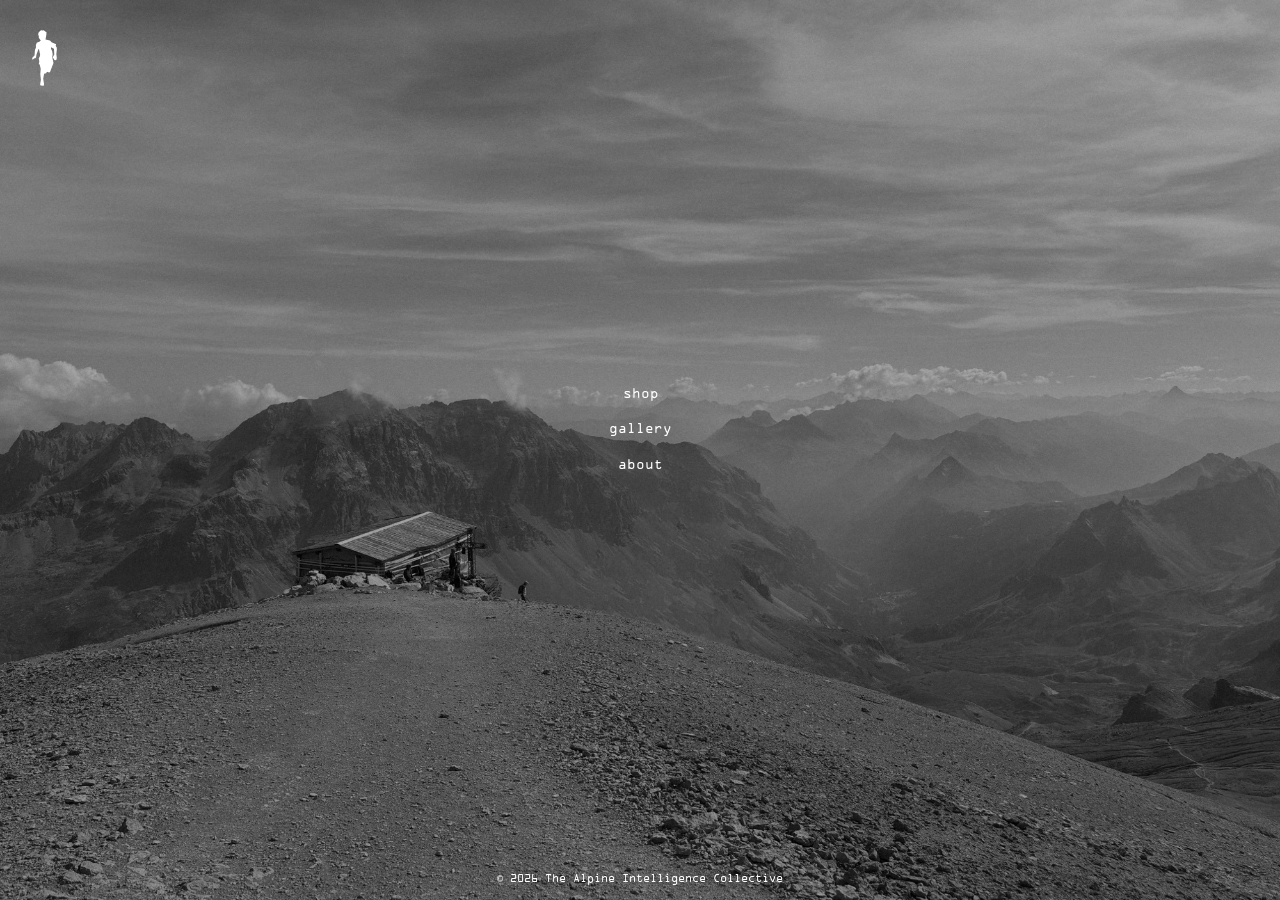
==== index.html @ c83faa2c "New logo, favicon and cleaned-up home background" ====
<!doctype html>
<html lang="en">
<head>
  <meta charset="utf-8">
  <meta name="viewport" content="width=device-width, initial-scale=1">
  <title>The Alpine Intelligence Collective</title>
  <meta name="description" content="The Alpine Intelligence Collective">
  <link rel="icon" href="assets/images/favicon.svg" type="image/svg+xml">
  <link rel="icon" href="assets/images/favicon-32.png" type="image/png" sizes="32x32">
  <link rel="apple-touch-icon" href="assets/images/apple-touch-icon.png">
  <link rel="stylesheet" href="assets/css/style.css">
</head>
<body class="home">
  <div class="logo"><img src="assets/images/logo.svg" alt="The Alpine Intelligence Collective"></div>
  <nav class="nav">
    <a href="shop.html">shop</a>
    <a href="gallery.html">gallery</a>
    <a href="about.html">about</a>
  </nav>
  <footer>&copy; 2026 The Alpine Intelligence Collective</footer>
</body>
</html>
---- assets/css/style.css ----
@font-face {
  font-family: "OCR-A";
  src: url("../fonts/OCRA.otf") format("opentype");
  font-display: swap;
}

:root {
  --ink: #ffffff;
  --hover-ink: #000000;
  --accent: #802e7f;
  --bg: #0b0b0d;
  --shade: rgba(0, 0, 0, 0.35);
  --top: 30px;
  --side: 32px;
  --logo-h: 56px;
}

* {
  box-sizing: border-box;
  margin: 0;
  padding: 0;
}

html,
body {
  height: 100%;
}

body {
  height: 100dvh;
  display: flex;
  flex-direction: column;
  align-items: center;
  font-family: "OCR-A", monospace;
  font-size: 16px;
  line-height: 1.2;
  color: var(--ink);
  background: linear-gradient(180deg, var(--bg), #1a1420);
}

.home {
  background: linear-gradient(var(--shade), var(--shade)), url("../images/bg.jpg") center / cover no-repeat, var(--bg);
}

.page {
  --ink: #000000;
  --hover-ink: #ffffff;
  background: #e2e2df;
}

a {
  color: inherit;
  text-decoration: none;
}

.logo {
  position: absolute;
  top: var(--top);
  left: var(--side);
}

.logo img {
  display: block;
  height: var(--logo-h);
  width: auto;
}

.nav {
  display: flex;
  flex-direction: column;
  align-items: center;
  justify-content: center;
  flex: 1;
  gap: 20px;
  font-size: 12px;
}

.page .nav {
  position: absolute;
  top: calc(var(--top) + var(--logo-h) / 2);
  right: var(--side);
  translate: 0 -50%;
  flex-direction: row;
  gap: 32px;
}

.nav a {
  padding: 1px 0 0 1px;
  transition: transform 0.3s;
}

@view-transition {
  navigation: auto;
}

::view-transition-old(root),
::view-transition-new(root) {
  animation-duration: 0.2s;
}

@media (prefers-reduced-motion: reduce) {
  ::view-transition-old(root),
  ::view-transition-new(root) {
    animation: none;
  }
}

.nav a[aria-current="page"] {
  text-decoration: underline;
}

.contact {
  display: flex;
  flex-direction: column;
  align-items: center;
  gap: 12px;
}

.link {
  padding: 1px 0 0 1px;
  font-size: 12px;
  transition: transform 0.3s;
}

.nav a:hover,
.nav a:focus-visible,
.link:hover,
.link:focus-visible {
  outline: none;
  color: var(--hover-ink);
  transform: scale(1.1);
  background-image: linear-gradient(to right, transparent 50%, var(--accent) 50%);
  background-size: 200%;
  animation: highlight 0.4s forwards;
}

@keyframes highlight {
  from {
    background-position: 0;
  }
  to {
    background-position: -100%;
  }
}

main {
  flex: 1;
  min-height: 0;
  overflow: hidden;
  display: flex;
  flex-direction: column;
  align-items: center;
  justify-content: center;
  gap: 24px;
  width: 100%;
  padding: 0 16px;
  text-align: center;
}

.photos-wrap {
  flex: 1;
  width: 100%;
  min-height: 0;
  display: flex;
  align-items: center;
  justify-content: center;
  padding: calc(var(--top) + var(--logo-h) + 24px) var(--side) 8px;
  container-type: size;
}

.photos {
  --cols: var(--cd);
  --rows: var(--rd);
  --gap: 12px;
  display: grid;
  grid-template-columns: repeat(var(--cols), 1fr);
  gap: var(--gap);
  width: min(100cqw, (100cqh - (var(--rows) - 1) * var(--gap)) * var(--cols) * 4 / (var(--rows) * 3) + (var(--cols) - 1) * var(--gap));
}

.photos img {
  display: block;
  width: 100%;
  aspect-ratio: 4 / 3;
  object-fit: cover;
}

.text {
  display: flex;
  flex-direction: column;
  gap: 16px;
  max-width: 420px;
  font-size: 12px;
  line-height: 1.6;
}

footer {
  padding: 16px;
  font-size: 10px;
}

@media (max-width: 749px) {
  body {
    font-size: 12px;
  }

  :root {
    --top: 22px;
    --side: 20px;
    --logo-h: 44px;
  }

  .page .nav {
    gap: 24px;
  }

  .photos {
    --cols: var(--cm);
    --rows: var(--rm);
    --gap: 8px;
  }
}
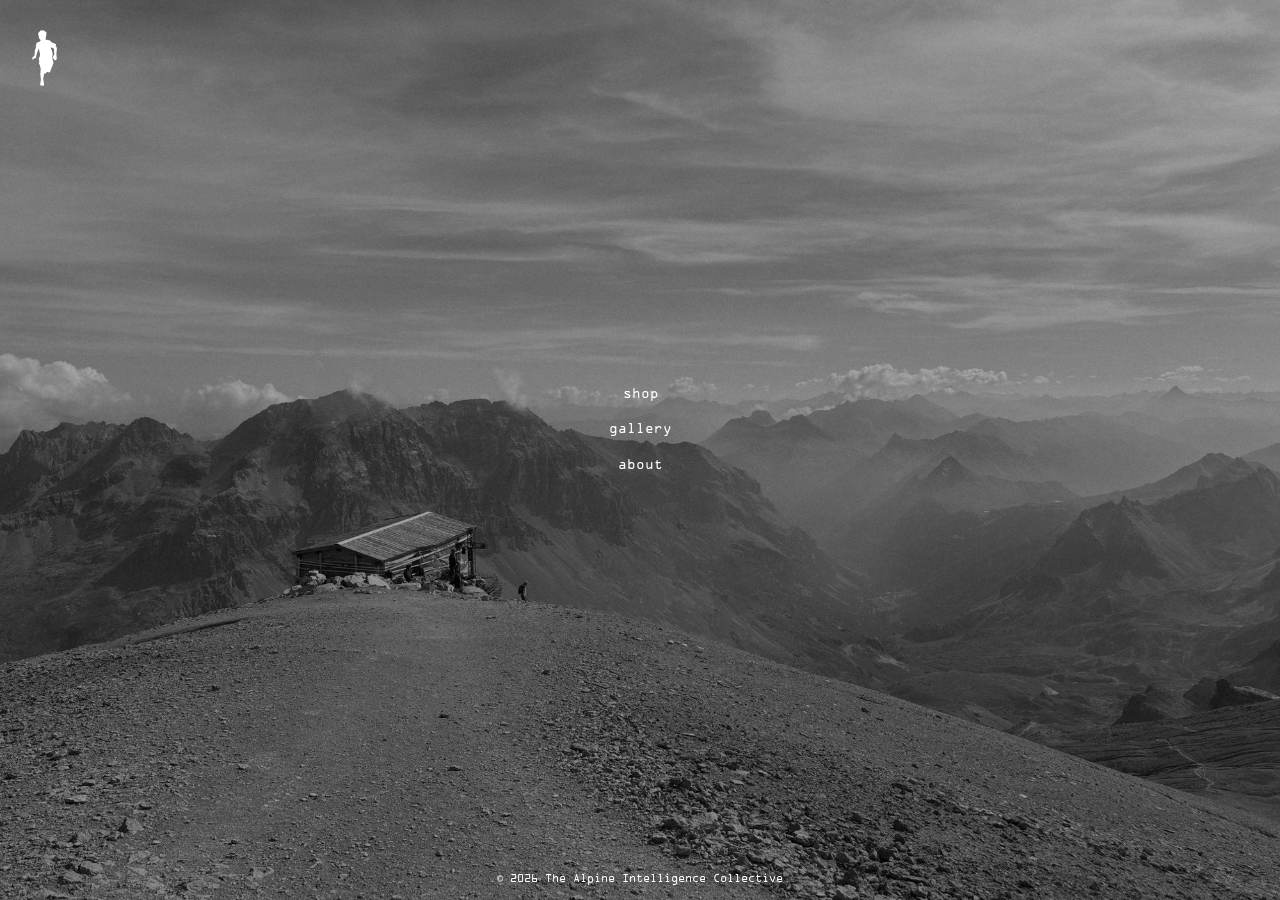
==== commit 167d4086: "Put every page on one page so the tab highlight always slides Shop, gallery and about are now sectio" ====
--- a/index.html
+++ b/index.html
@@ -10,13 +10,37 @@
   <link rel="apple-touch-icon" href="assets/images/apple-touch-icon.png">
   <link rel="stylesheet" href="assets/css/style.css">
 </head>
-<body class="home">
-  <div class="logo"><img src="assets/images/logo.svg" alt="The Alpine Intelligence Collective"></div>
+<body>
+  <a class="logo" href="#"><img src="assets/images/logo.svg" alt="The Alpine Intelligence Collective, home"><img src="assets/images/logo-purple.svg" alt=""></a>
   <nav class="nav">
-    <a href="shop.html">shop</a>
-    <a href="gallery.html">gallery</a>
-    <a href="about.html">about</a>
+    <a href="#shop">shop</a>
+    <a href="#gallery">gallery</a>
+    <a href="#about">about</a>
   </nav>
+  <main>
+    <section id="shop">
+      <div class="text">
+        <p>first release coming soon.</p>
+      </div>
+    </section>
+    <section id="gallery">
+      <div class="photos-wrap">
+        <div class="photos" style="--cd: 2; --rd: 1; --cm: 1; --rm: 2">
+          <img src="assets/gallery/img_3165.jpg" alt="" loading="lazy">
+          <img src="assets/gallery/img_3142.jpg" alt="" loading="lazy">
+        </div>
+      </div>
+    </section>
+    <section id="about">
+      <div class="text">
+        <p>first release coming soon.</p>
+      </div>
+      <div class="contact">
+        <a class="link" href="https://www.instagram.com/alpineintelco/" target="_blank" rel="noopener">@alpineintelco</a>
+        <a class="link" href="mailto:alpineintelco@gmail.com">alpineintelco@gmail.com</a>
+      </div>
+    </section>
+  </main>
   <footer>&copy; 2026 The Alpine Intelligence Collective</footer>
 </body>
 </html>
--- a/assets/css/style.css
+++ b/assets/css/style.css
@@ -5,14 +5,15 @@
 }
 
 :root {
-  --ink: #ffffff;
-  --hover-ink: #000000;
   --accent: #802e7f;
   --bg: #0b0b0d;
   --shade: rgba(0, 0, 0, 0.35);
   --top: 30px;
   --side: 32px;
   --logo-h: 56px;
+  --tab-gap: 32px;
+  --speed: 0.35s;
+  --ease: cubic-bezier(0.65, 0, 0.35, 1);
 }
 
 * {
@@ -27,6 +28,8 @@
 }
 
 body {
+  --ink: #ffffff;
+  --hover-ink: #000000;
   height: 100dvh;
   display: flex;
   flex-direction: column;
@@ -35,17 +38,26 @@
   font-size: 16px;
   line-height: 1.2;
   color: var(--ink);
-  background: linear-gradient(180deg, var(--bg), #1a1420);
-}
-
-.home {
+  background: #e2e2df;
+  transition: color var(--speed) var(--ease);
+}
+
+body::before {
+  content: "";
+  position: fixed;
+  inset: 0;
+  z-index: -1;
   background: linear-gradient(var(--shade), var(--shade)), url("../images/bg.jpg") center / cover no-repeat, var(--bg);
-}
-
-.page {
+  transition: opacity var(--speed) var(--ease);
+}
+
+body:has(:target) {
   --ink: #000000;
   --hover-ink: #ffffff;
-  background: #e2e2df;
+}
+
+body:has(:target)::before {
+  opacity: 0;
 }
 
 a {
@@ -55,14 +67,27 @@
 
 .logo {
   position: absolute;
+  z-index: 1;
   top: var(--top);
   left: var(--side);
+  display: grid;
 }
 
 .logo img {
+  grid-area: 1 / 1;
   display: block;
   height: var(--logo-h);
   width: auto;
+  transition: opacity var(--speed) var(--ease);
+}
+
+.logo img + img,
+body:has(:target) .logo img:first-child {
+  opacity: 0;
+}
+
+body:has(:target) .logo img + img {
+  opacity: 1;
 }
 
 .nav {
@@ -73,40 +98,51 @@
   flex: 1;
   gap: 20px;
   font-size: 12px;
-}
-
-.page .nav {
+  animation: appear var(--speed) var(--ease);
+}
+
+body:has(:target) .nav {
   position: absolute;
+  z-index: 1;
   top: calc(var(--top) + var(--logo-h) / 2);
   right: var(--side);
   translate: 0 -50%;
   flex-direction: row;
-  gap: 32px;
+  gap: var(--tab-gap);
+  animation-name: appear-again;
+}
+
+body:has(:target) .nav::before {
+  content: "";
+  position: absolute;
+  z-index: -1;
+  top: 0;
+  left: var(--x);
+  width: var(--w);
+  height: 100%;
+  scale: 1.1;
+  background: var(--accent);
+  transition: left var(--speed) var(--ease), width var(--speed) var(--ease);
+}
+
+body:has(#shop:target) {
+  --x: 0px;
+  --w: calc(4ch + 1px);
+}
+
+body:has(#gallery:target) {
+  --x: calc(4ch + 1px + var(--tab-gap));
+  --w: calc(7ch + 1px);
+}
+
+body:has(#about:target) {
+  --x: calc(11ch + 2px + 2 * var(--tab-gap));
+  --w: calc(5ch + 1px);
 }
 
 .nav a {
   padding: 1px 0 0 1px;
-  transition: transform 0.3s;
-}
-
-@view-transition {
-  navigation: auto;
-}
-
-::view-transition-old(root),
-::view-transition-new(root) {
-  animation-duration: 0.2s;
-}
-
-@media (prefers-reduced-motion: reduce) {
-  ::view-transition-old(root),
-  ::view-transition-new(root) {
-    animation: none;
-  }
-}
-
-.nav a[aria-current="page"] {
-  text-decoration: underline;
+  transition: transform 0.3s, color var(--speed) var(--ease);
 }
 
 .contact {
@@ -134,6 +170,15 @@
   animation: highlight 0.4s forwards;
 }
 
+body:has(#shop:target) .nav a[href="#shop"],
+body:has(#gallery:target) .nav a[href="#gallery"],
+body:has(#about:target) .nav a[href="#about"] {
+  color: var(--hover-ink);
+  transform: scale(1.1);
+  background: none;
+  animation: none;
+}
+
 @keyframes highlight {
   from {
     background-position: 0;
@@ -143,18 +188,45 @@
   }
 }
 
+@keyframes appear {
+  from {
+    opacity: 0;
+  }
+}
+
+@keyframes appear-again {
+  from {
+    opacity: 0;
+  }
+}
+
 main {
+  display: none;
   flex: 1;
   min-height: 0;
+  width: 100%;
   overflow: hidden;
-  display: flex;
+  padding: 0 16px;
+  text-align: center;
+}
+
+body:has(:target) main {
+  display: flex;
+}
+
+section {
+  display: none;
+  flex: 1;
+  min-height: 0;
   flex-direction: column;
   align-items: center;
   justify-content: center;
   gap: 24px;
-  width: 100%;
-  padding: 0 16px;
-  text-align: center;
+}
+
+section:target {
+  display: flex;
+  animation: appear var(--speed) var(--ease);
 }
 
 .photos-wrap {
@@ -199,6 +271,12 @@
   font-size: 10px;
 }
 
+@media (prefers-reduced-motion: reduce) {
+  :root {
+    --speed: 0s;
+  }
+}
+
 @media (max-width: 749px) {
   body {
     font-size: 12px;
@@ -208,10 +286,7 @@
     --top: 22px;
     --side: 20px;
     --logo-h: 44px;
-  }
-
-  .page .nav {
-    gap: 24px;
+    --tab-gap: 24px;
   }
 
   .photos {
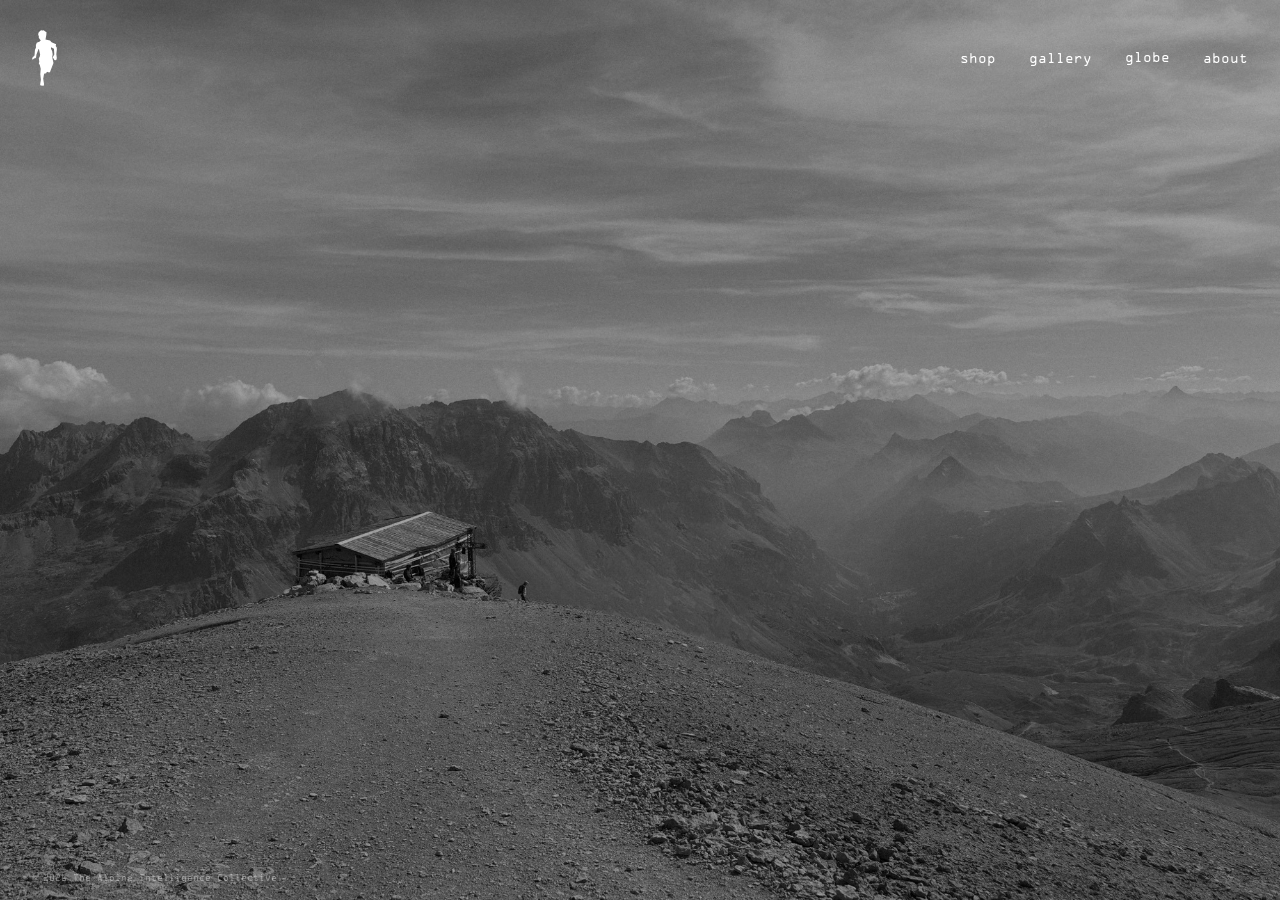
==== commit d7bd3b8f: "Add the globe tab with a 3D terrain map" ====
--- a/index.html
+++ b/index.html
@@ -9,12 +9,21 @@
   <link rel="icon" href="assets/images/favicon-32.png" type="image/png" sizes="32x32">
   <link rel="apple-touch-icon" href="assets/images/apple-touch-icon.png">
   <link rel="stylesheet" href="assets/css/style.css">
+  <script type="module" src="assets/js/globe.js"></script>
 </head>
 <body>
   <a class="logo" href="#"><img src="assets/images/logo.svg" alt="The Alpine Intelligence Collective, home"><img src="assets/images/logo-purple.svg" alt=""></a>
   <nav class="nav">
     <a href="#shop">shop</a>
     <a href="#gallery">gallery</a>
+    <span class="tab"><a href="#globe">globe</a><span class="menu">
+        <span class="box"><button class="view" type="button" aria-pressed="false">satellite</button></span>
+        <span class="box relief">
+          <span>relief</span>
+          <label>quality <input class="quality" type="range" min="0" max="2" step="1" value="1"><output>mid</output></label>
+          <label>render <input class="floor" type="range" min="0" max="3000" step="100" value="1000"><output>1000 m</output></label>
+        </span>
+      </span></span>
     <a href="#about">about</a>
   </nav>
   <main>
@@ -31,6 +40,12 @@
         </div>
       </div>
     </section>
+    <section id="globe">
+      <div class="frame">
+        <div class="earth"></div>
+      </div>
+      <p class="credit"><a href="https://openfreemap.org" target="_blank" rel="noopener">OpenFreeMap</a> <a href="https://www.openmaptiles.org/" target="_blank" rel="noopener">&copy; OpenMapTiles</a> Data from <a href="https://www.openstreetmap.org/copyright" target="_blank" rel="noopener">OpenStreetMap</a> <a href="https://mapterhorn.com/attribution" target="_blank" rel="noopener">&copy; Mapterhorn</a><span class="imagery"> Imagery &copy; <a href="https://www.esri.com/" target="_blank" rel="noopener">Esri</a>, Maxar, Earthstar Geographics</span></p>
+    </section>
     <section id="about">
       <div class="text">
         <p>first release coming soon.</p>
--- a/assets/css/style.css
+++ b/assets/css/style.css
@@ -12,6 +12,7 @@
   --side: 32px;
   --logo-h: 56px;
   --tab-gap: 32px;
+  --ch: 0.723em;
   --speed: 0.35s;
   --ease: cubic-bezier(0.65, 0, 0.35, 1);
 }
@@ -39,7 +40,7 @@
   line-height: 1.2;
   color: var(--ink);
   background: #e2e2df;
-  transition: color var(--speed) var(--ease);
+  transition: color var(--speed) var(--ease), background-color var(--speed) var(--ease);
 }
 
 body::before {
@@ -60,6 +61,12 @@
   opacity: 0;
 }
 
+body:has(#globe:target) {
+  --ink: #ffffff;
+  --hover-ink: #ffffff;
+  background-color: #262626;
+}
+
 a {
   color: inherit;
   text-decoration: none;
@@ -90,26 +97,24 @@
   opacity: 1;
 }
 
+body:has(#globe:target) .logo img:first-child {
+  opacity: 1;
+}
+
+body:has(#globe:target) .logo img + img {
+  opacity: 0;
+}
+
 .nav {
-  display: flex;
-  flex-direction: column;
-  align-items: center;
-  justify-content: center;
-  flex: 1;
-  gap: 20px;
-  font-size: 12px;
-  animation: appear var(--speed) var(--ease);
-}
-
-body:has(:target) .nav {
   position: absolute;
   z-index: 1;
   top: calc(var(--top) + var(--logo-h) / 2);
   right: var(--side);
   translate: 0 -50%;
-  flex-direction: row;
+  display: flex;
   gap: var(--tab-gap);
-  animation-name: appear-again;
+  font-size: 12px;
+  animation: appear var(--speed) var(--ease);
 }
 
 body:has(:target) .nav::before {
@@ -127,17 +132,22 @@
 
 body:has(#shop:target) {
   --x: 0px;
-  --w: calc(4ch + 1px);
+  --w: calc(4 * var(--ch) + 1px);
 }
 
 body:has(#gallery:target) {
-  --x: calc(4ch + 1px + var(--tab-gap));
-  --w: calc(7ch + 1px);
+  --x: calc(4 * var(--ch) + 1px + var(--tab-gap));
+  --w: calc(7 * var(--ch) + 1px);
+}
+
+body:has(#globe:target) {
+  --x: calc(11 * var(--ch) + 2px + 2 * var(--tab-gap));
+  --w: calc(5 * var(--ch) + 1px);
 }
 
 body:has(#about:target) {
-  --x: calc(11ch + 2px + 2 * var(--tab-gap));
-  --w: calc(5ch + 1px);
+  --x: calc(16 * var(--ch) + 3px + 3 * var(--tab-gap));
+  --w: calc(5 * var(--ch) + 1px);
 }
 
 .nav a {
@@ -161,7 +171,9 @@
 .nav a:hover,
 .nav a:focus-visible,
 .link:hover,
-.link:focus-visible {
+.link:focus-visible,
+.menu button:hover,
+.menu button:focus-visible {
   outline: none;
   color: var(--hover-ink);
   transform: scale(1.1);
@@ -172,6 +184,7 @@
 
 body:has(#shop:target) .nav a[href="#shop"],
 body:has(#gallery:target) .nav a[href="#gallery"],
+body:has(#globe:target) .nav a[href="#globe"],
 body:has(#about:target) .nav a[href="#about"] {
   color: var(--hover-ink);
   transform: scale(1.1);
@@ -189,12 +202,6 @@
 }
 
 @keyframes appear {
-  from {
-    opacity: 0;
-  }
-}
-
-@keyframes appear-again {
   from {
     opacity: 0;
   }
@@ -257,6 +264,110 @@
   object-fit: cover;
 }
 
+.frame {
+  position: relative;
+  display: flex;
+  flex: 1;
+  width: 100%;
+  min-height: 0;
+  margin-top: calc(var(--top) + var(--logo-h) + 24px);
+}
+
+.earth {
+  flex: 1;
+}
+
+.tab {
+  position: relative;
+}
+
+.tab::after {
+  content: "";
+  position: absolute;
+  top: 100%;
+  left: 0;
+  width: 100%;
+  height: 8px;
+}
+
+.menu {
+  position: absolute;
+  top: calc(100% + 8px);
+  right: -10px;
+  display: flex;
+  flex-direction: column;
+  align-items: flex-end;
+  gap: 4px;
+  visibility: hidden;
+  opacity: 0;
+  transition: opacity var(--speed) var(--ease), visibility var(--speed);
+}
+
+body:has(#globe:target) .tab:is(:hover, :focus-within) .menu {
+  visibility: visible;
+  opacity: 1;
+}
+
+.box {
+  display: flex;
+  flex-direction: column;
+  align-items: flex-start;
+  gap: 8px;
+  padding: 8px 10px;
+  background-color: var(--bg);
+}
+
+.relief label {
+  display: grid;
+  grid-template-columns: 8ch 80px 6ch;
+  gap: 8px;
+  align-items: center;
+  white-space: nowrap;
+}
+
+.relief input {
+  width: 100%;
+  accent-color: var(--accent);
+  cursor: pointer;
+}
+
+.relief output {
+  text-align: right;
+}
+
+.menu button {
+  padding: 1px 0 0 1px;
+  border: 0;
+  font: inherit;
+  color: inherit;
+  white-space: nowrap;
+  background-color: transparent;
+  cursor: pointer;
+  transition: transform 0.3s, background-color var(--speed) var(--ease);
+}
+
+.view[aria-pressed="true"] {
+  background-color: var(--accent);
+}
+
+.imagery {
+  display: none;
+}
+
+body:has(.view[aria-pressed="true"]) .imagery {
+  display: inline;
+}
+
+#globe {
+  gap: 8px;
+}
+
+.credit {
+  align-self: flex-end;
+  font-size: 8px;
+  opacity: 0.4;
+}
+
 .text {
   display: flex;
   flex-direction: column;
@@ -267,8 +378,21 @@
 }
 
 footer {
-  padding: 16px;
-  font-size: 10px;
+  align-self: flex-start;
+  margin-top: auto;
+  padding: 16px var(--side);
+  font-size: 8px;
+  line-height: 12px;
+  opacity: 0.4;
+}
+
+@media (min-width: 680px) {
+  .credit {
+    position: absolute;
+    right: var(--side);
+    bottom: 16px;
+    line-height: 12px;
+  }
 }
 
 @media (prefers-reduced-motion: reduce) {
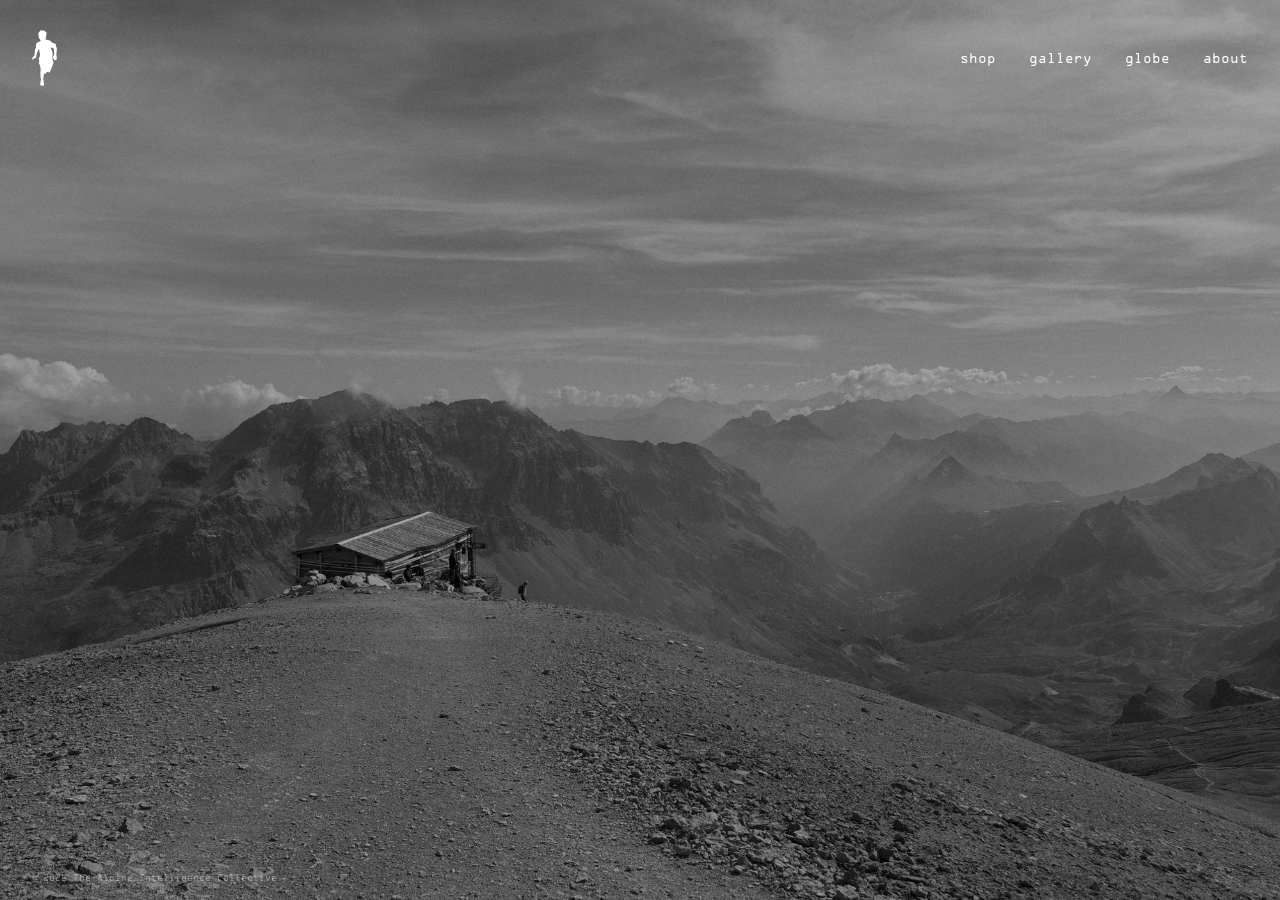
==== commit a837bb8c: "Add a route planner with GPX export, city labels and one map panel Course drawing routes on foot wit" ====
--- a/index.html
+++ b/index.html
@@ -16,14 +16,7 @@
   <nav class="nav">
     <a href="#shop">shop</a>
     <a href="#gallery">gallery</a>
-    <span class="tab"><a href="#globe">globe</a><span class="menu">
-        <span class="box"><button class="view" type="button" aria-pressed="false">satellite</button></span>
-        <span class="box relief">
-          <span>relief</span>
-          <label>quality <input class="quality" type="range" min="0" max="2" step="1" value="1"><output>mid</output></label>
-          <label>render <input class="floor" type="range" min="0" max="3000" step="100" value="1000"><output>1000 m</output></label>
-        </span>
-      </span></span>
+    <a href="#globe">globe</a>
     <a href="#about">about</a>
   </nav>
   <main>
@@ -43,8 +36,26 @@
     <section id="globe">
       <div class="frame">
         <div class="earth"></div>
+        <div class="plan box">
+          <div class="row">
+            <button class="open" type="button" aria-pressed="false">relief</button>
+            <button class="open" type="button" aria-pressed="false">labels</button>
+            <button type="button" aria-pressed="false">course</button>
+            <button type="button" hidden>undo</button>
+            <button type="button" hidden>export gpx</button>
+          </div>
+          <div class="chart" hidden></div>
+          <div class="settings" hidden>
+            <label>show <input class="shown" type="checkbox" checked><output>on</output></label>
+            <label>quality <input class="quality" type="range" min="0" max="2" step="1" value="1"><output>mid</output></label>
+            <label>render <input class="floor" type="range" min="0" max="3000" step="100" value="900"><output>900 m</output></label>
+          </div>
+          <div class="settings" hidden>
+            <label>show <input class="named" type="checkbox" checked><output>on</output></label>
+          </div>
+        </div>
       </div>
-      <p class="credit"><a href="https://openfreemap.org" target="_blank" rel="noopener">OpenFreeMap</a> <a href="https://www.openmaptiles.org/" target="_blank" rel="noopener">&copy; OpenMapTiles</a> Data from <a href="https://www.openstreetmap.org/copyright" target="_blank" rel="noopener">OpenStreetMap</a> <a href="https://mapterhorn.com/attribution" target="_blank" rel="noopener">&copy; Mapterhorn</a><span class="imagery"> Imagery &copy; <a href="https://www.esri.com/" target="_blank" rel="noopener">Esri</a>, Maxar, Earthstar Geographics</span></p>
+      <p class="credit"><a href="https://openfreemap.org" target="_blank" rel="noopener">OpenFreeMap</a> <a href="https://www.openmaptiles.org/" target="_blank" rel="noopener">&copy; OpenMapTiles</a> Data from <a href="https://www.openstreetmap.org/copyright" target="_blank" rel="noopener">OpenStreetMap</a> <a href="https://mapterhorn.com/attribution" target="_blank" rel="noopener">&copy; Mapterhorn</a> <a href="https://www.geonames.org/" target="_blank" rel="noopener">GeoNames</a></p>
     </section>
     <section id="about">
       <div class="text">
--- a/assets/css/style.css
+++ b/assets/css/style.css
@@ -172,8 +172,8 @@
 .nav a:focus-visible,
 .link:hover,
 .link:focus-visible,
-.menu button:hover,
-.menu button:focus-visible {
+.plan button:not(:disabled):hover,
+.plan button:focus-visible {
   outline: none;
   color: var(--hover-ink);
   transform: scale(1.1);
@@ -277,35 +277,85 @@
   flex: 1;
 }
 
-.tab {
-  position: relative;
-}
-
-.tab::after {
-  content: "";
+.earth.drawing .maplibregl-canvas-container {
+  cursor: crosshair;
+}
+
+.stop {
+  width: 12px;
+  height: 12px;
+  border: 2px solid #ffffff;
+  border-radius: 50%;
+  background: var(--accent);
+}
+
+.earth.drawing .stop {
+  cursor: crosshair;
+}
+
+.spot {
+  width: 10px;
+  height: 10px;
+  border: 2px solid var(--accent);
+  border-radius: 50%;
+  background: #ffffff;
+  pointer-events: none;
+}
+
+.stop.start {
+  background: #2e9e4f;
+}
+
+.stop.end {
+  background: #000000;
+}
+
+.plan {
   position: absolute;
-  top: 100%;
-  left: 0;
-  width: 100%;
-  height: 8px;
-}
-
-.menu {
-  position: absolute;
-  top: calc(100% + 8px);
-  right: -10px;
-  display: flex;
-  flex-direction: column;
-  align-items: flex-end;
-  gap: 4px;
-  visibility: hidden;
-  opacity: 0;
-  transition: opacity var(--speed) var(--ease), visibility var(--speed);
-}
-
-body:has(#globe:target) .tab:is(:hover, :focus-within) .menu {
-  visibility: visible;
-  opacity: 1;
+  top: 12px;
+  left: 12px;
+  font-size: 12px;
+  text-align: left;
+}
+
+.plan .row {
+  display: flex;
+  gap: 16px;
+}
+
+.plan button {
+  padding: 1px 0 0 1px;
+  font: inherit;
+  color: inherit;
+  background: none;
+  border: 0;
+  cursor: pointer;
+  transition: transform 0.3s;
+}
+
+.plan button[aria-pressed="true"] {
+  background: var(--accent);
+}
+
+.plan button:disabled {
+  opacity: 0.4;
+  cursor: default;
+}
+
+.chart {
+  display: flex;
+  flex-direction: column;
+  gap: 8px;
+}
+
+.chart[hidden],
+.settings[hidden] {
+  display: none;
+}
+
+.chart text {
+  font-size: 8px;
+  fill: currentColor;
 }
 
 .box {
@@ -317,7 +367,13 @@
   background-color: var(--bg);
 }
 
-.relief label {
+.settings {
+  display: flex;
+  flex-direction: column;
+  gap: 8px;
+}
+
+.settings label {
   display: grid;
   grid-template-columns: 8ch 80px 6ch;
   gap: 8px;
@@ -325,37 +381,19 @@
   white-space: nowrap;
 }
 
-.relief input {
+.settings input {
   width: 100%;
   accent-color: var(--accent);
   cursor: pointer;
 }
 
-.relief output {
+.settings input[type="checkbox"] {
+  width: auto;
+  justify-self: start;
+}
+
+.settings output {
   text-align: right;
-}
-
-.menu button {
-  padding: 1px 0 0 1px;
-  border: 0;
-  font: inherit;
-  color: inherit;
-  white-space: nowrap;
-  background-color: transparent;
-  cursor: pointer;
-  transition: transform 0.3s, background-color var(--speed) var(--ease);
-}
-
-.view[aria-pressed="true"] {
-  background-color: var(--accent);
-}
-
-.imagery {
-  display: none;
-}
-
-body:has(.view[aria-pressed="true"]) .imagery {
-  display: inline;
 }
 
 #globe {
@@ -386,7 +424,7 @@
   opacity: 0.4;
 }
 
-@media (min-width: 680px) {
+@media (min-width: 720px) {
   .credit {
     position: absolute;
     right: var(--side);
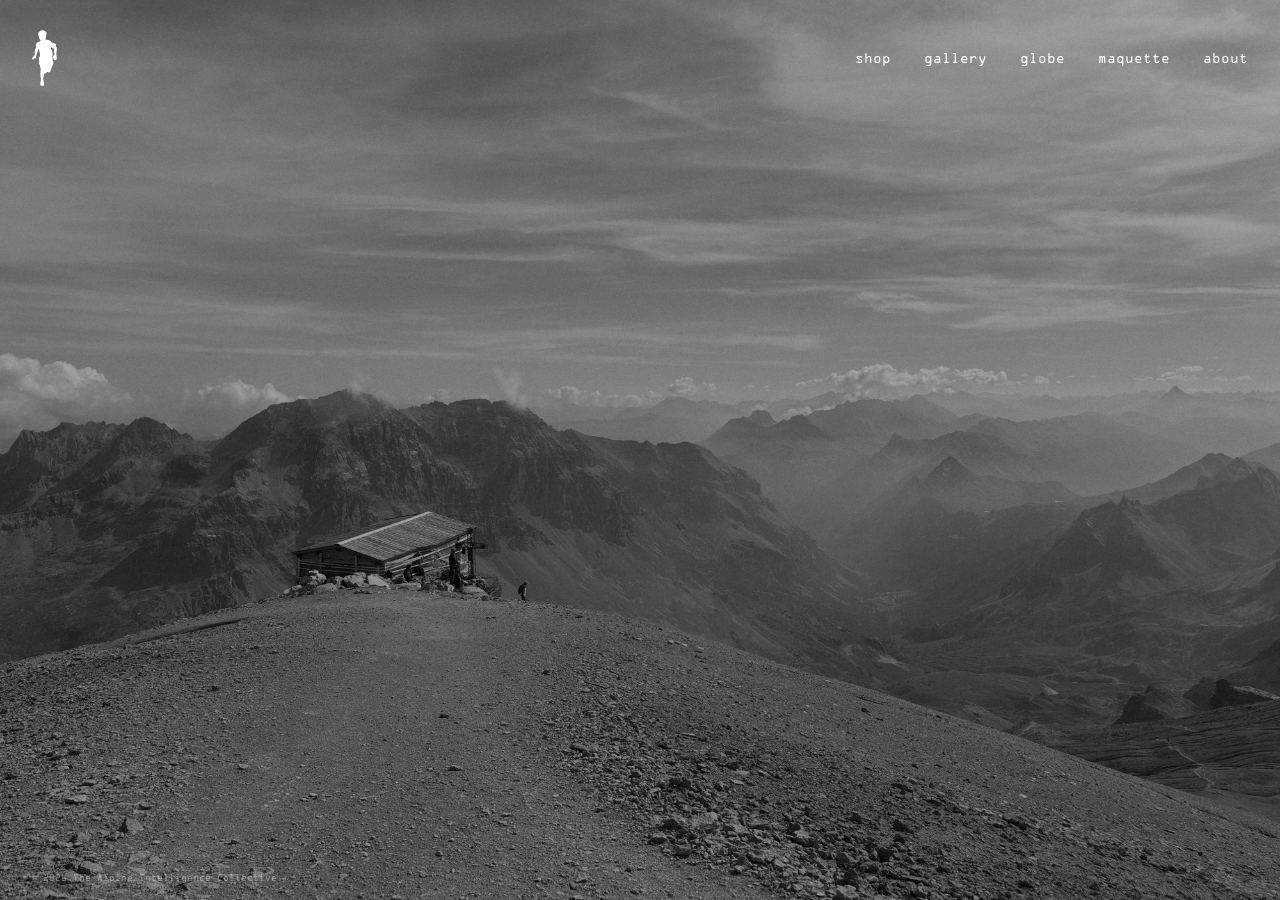
==== commit 1824580a: "Add the maquette tab: a 3D terrain model of the UTMB trace Detail slider and town labels toggle, smo" ====
--- a/index.html
+++ b/index.html
@@ -9,7 +9,9 @@
   <link rel="icon" href="assets/images/favicon-32.png" type="image/png" sizes="32x32">
   <link rel="apple-touch-icon" href="assets/images/apple-touch-icon.png">
   <link rel="stylesheet" href="assets/css/style.css">
+  <script type="importmap">{"imports": {"three": "https://cdn.jsdelivr.net/npm/three@0.170.0/build/three.module.js", "three/addons/": "https://cdn.jsdelivr.net/npm/three@0.170.0/examples/jsm/"}}</script>
   <script type="module" src="assets/js/globe.js"></script>
+  <script type="module" src="assets/js/maquette.js"></script>
 </head>
 <body>
   <a class="logo" href="#"><img src="assets/images/logo.svg" alt="The Alpine Intelligence Collective, home"><img src="assets/images/logo-purple.svg" alt=""></a>
@@ -17,6 +19,7 @@
     <a href="#shop">shop</a>
     <a href="#gallery">gallery</a>
     <a href="#globe">globe</a>
+    <a href="#maquette">maquette</a>
     <a href="#about">about</a>
   </nav>
   <main>
@@ -57,6 +60,18 @@
       </div>
       <p class="credit"><a href="https://openfreemap.org" target="_blank" rel="noopener">OpenFreeMap</a> <a href="https://www.openmaptiles.org/" target="_blank" rel="noopener">&copy; OpenMapTiles</a> Data from <a href="https://www.openstreetmap.org/copyright" target="_blank" rel="noopener">OpenStreetMap</a> <a href="https://mapterhorn.com/attribution" target="_blank" rel="noopener">&copy; Mapterhorn</a> <a href="https://www.geonames.org/" target="_blank" rel="noopener">GeoNames</a></p>
     </section>
+    <section id="maquette">
+      <div class="frame">
+        <div class="stage"><p class="loading">shaping the maquette…</p></div>
+        <div class="tune box" hidden>
+          <div class="settings">
+            <label>detail <input class="detail" type="range" min="10" max="100" step="5" value="65"><output>65%</output></label>
+            <label>labels <input class="named" type="checkbox"><output>off</output></label>
+          </div>
+        </div>
+      </div>
+      <p class="credit"><a href="https://openfreemap.org" target="_blank" rel="noopener">OpenFreeMap</a> <a href="https://www.openmaptiles.org/" target="_blank" rel="noopener">&copy; OpenMapTiles</a> <a href="https://mapterhorn.com/attribution" target="_blank" rel="noopener">&copy; Mapterhorn</a> Traces from <a href="https://www.openstreetmap.org/copyright" target="_blank" rel="noopener">OpenStreetMap</a> via <a href="https://brouter.de" target="_blank" rel="noopener">BRouter</a> <a href="https://www.geonames.org/" target="_blank" rel="noopener">GeoNames</a></p>
+    </section>
     <section id="about">
       <div class="text">
         <p>first release coming soon.</p>
--- a/assets/css/style.css
+++ b/assets/css/style.css
@@ -61,7 +61,7 @@
   opacity: 0;
 }
 
-body:has(#globe:target) {
+body:has(:is(#globe, #maquette):target) {
   --ink: #ffffff;
   --hover-ink: #ffffff;
   background-color: #262626;
@@ -97,11 +97,11 @@
   opacity: 1;
 }
 
-body:has(#globe:target) .logo img:first-child {
+body:has(:is(#globe, #maquette):target) .logo img:first-child {
   opacity: 1;
 }
 
-body:has(#globe:target) .logo img + img {
+body:has(:is(#globe, #maquette):target) .logo img + img {
   opacity: 0;
 }
 
@@ -145,8 +145,13 @@
   --w: calc(5 * var(--ch) + 1px);
 }
 
+body:has(#maquette:target) {
+  --x: calc(16 * var(--ch) + 3px + 3 * var(--tab-gap));
+  --w: calc(8 * var(--ch) + 1px);
+}
+
 body:has(#about:target) {
-  --x: calc(16 * var(--ch) + 3px + 3 * var(--tab-gap));
+  --x: calc(24 * var(--ch) + 4px + 4 * var(--tab-gap));
   --w: calc(5 * var(--ch) + 1px);
 }
 
@@ -172,8 +177,8 @@
 .nav a:focus-visible,
 .link:hover,
 .link:focus-visible,
-.plan button:not(:disabled):hover,
-.plan button:focus-visible {
+.box button:not(:disabled):hover,
+.box button:focus-visible {
   outline: none;
   color: var(--hover-ink);
   transform: scale(1.1);
@@ -185,6 +190,7 @@
 body:has(#shop:target) .nav a[href="#shop"],
 body:has(#gallery:target) .nav a[href="#gallery"],
 body:has(#globe:target) .nav a[href="#globe"],
+body:has(#maquette:target) .nav a[href="#maquette"],
 body:has(#about:target) .nav a[href="#about"] {
   color: var(--hover-ink);
   transform: scale(1.1);
@@ -323,7 +329,7 @@
   gap: 16px;
 }
 
-.plan button {
+.box button {
   padding: 1px 0 0 1px;
   font: inherit;
   color: inherit;
@@ -333,11 +339,11 @@
   transition: transform 0.3s;
 }
 
-.plan button[aria-pressed="true"] {
+.box button[aria-pressed="true"] {
   background: var(--accent);
 }
 
-.plan button:disabled {
+.box button:disabled {
   opacity: 0.4;
   cursor: default;
 }
@@ -396,8 +402,99 @@
   text-align: right;
 }
 
-#globe {
+#globe,
+#maquette {
   gap: 8px;
+}
+
+.stage {
+  position: relative;
+  flex: 1;
+  min-width: 0;
+}
+
+.stage canvas {
+  display: block;
+}
+
+.names {
+  position: absolute;
+  inset: 0;
+  pointer-events: none;
+}
+
+.city {
+  top: 0;
+  left: 0;
+  padding-bottom: 3px;
+  font-size: 10px;
+  color: #ffffff;
+  white-space: nowrap;
+  text-shadow: 0 0 3px rgba(0, 0, 0, 0.6);
+}
+
+.loading {
+  position: absolute;
+  inset: 0;
+  display: grid;
+  place-items: center;
+  font-size: 12px;
+  opacity: 0.5;
+}
+
+.tune {
+  position: absolute;
+  bottom: 12px;
+  left: 12px;
+  font-size: 12px;
+  text-align: left;
+  color: #ffffff;
+}
+
+.tune[hidden] {
+  display: none;
+}
+
+.tune .settings label {
+  grid-template-columns: 7ch 120px 4ch;
+}
+
+.tune input[type="range"] {
+  --fill: 100%;
+  height: 14px;
+  appearance: none;
+  background: linear-gradient(var(--accent), var(--accent)) 0 50% / var(--fill) 2px no-repeat, linear-gradient(rgba(255, 255, 255, 0.25), rgba(255, 255, 255, 0.25)) 0 50% / 100% 2px no-repeat;
+}
+
+.tune input[type="range"]::-webkit-slider-thumb {
+  width: 10px;
+  height: 10px;
+  appearance: none;
+  background: #ffffff;
+  border: 0;
+  border-radius: 0;
+}
+
+.tune input[type="range"]::-moz-range-thumb {
+  width: 10px;
+  height: 10px;
+  background: #ffffff;
+  border: 0;
+  border-radius: 0;
+}
+
+.tune input[type="range"]:hover::-webkit-slider-thumb,
+.tune input[type="range"]:focus-visible::-webkit-slider-thumb {
+  background: var(--accent);
+}
+
+.tune input[type="range"]:hover::-moz-range-thumb,
+.tune input[type="range"]:focus-visible::-moz-range-thumb {
+  background: var(--accent);
+}
+
+.tune input[type="range"]:focus-visible {
+  outline: none;
 }
 
 .credit {
@@ -457,3 +554,13 @@
     --gap: 8px;
   }
 }
+
+@media (max-width: 480px) {
+  :root {
+    --tab-gap: 14px;
+  }
+
+  .nav {
+    font-size: 10px;
+  }
+}
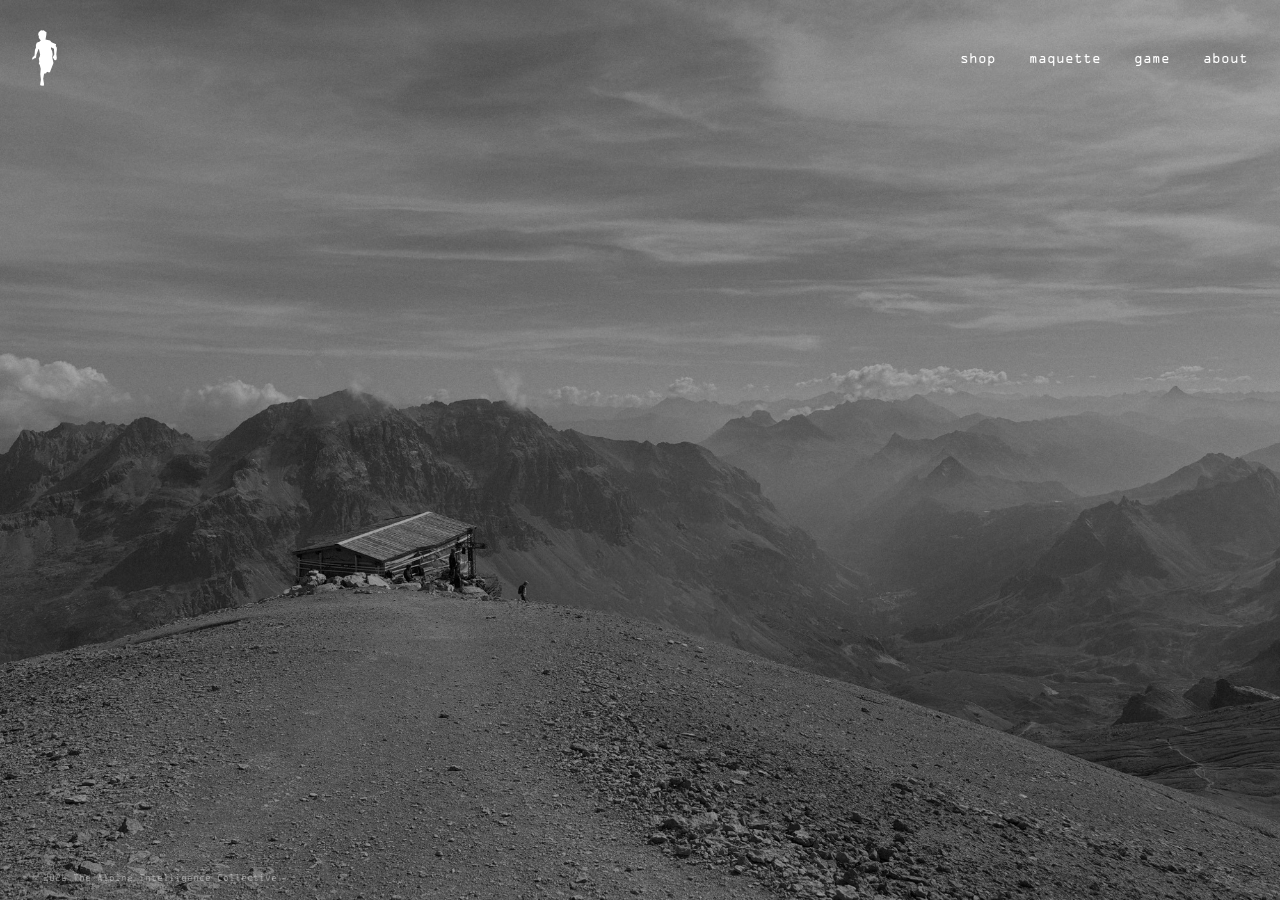
==== commit fb930308: "Add the trailable.io daily game and password-gate the maquette - New game tab: one course a day, gue" ====
--- a/index.html
+++ b/index.html
@@ -10,16 +10,15 @@
   <link rel="apple-touch-icon" href="assets/images/apple-touch-icon.png">
   <link rel="stylesheet" href="assets/css/style.css">
   <script type="importmap">{"imports": {"three": "https://cdn.jsdelivr.net/npm/three@0.170.0/build/three.module.js", "three/addons/": "https://cdn.jsdelivr.net/npm/three@0.170.0/examples/jsm/"}}</script>
-  <script type="module" src="assets/js/globe.js"></script>
   <script type="module" src="assets/js/maquette.js"></script>
+  <script type="module" src="assets/js/game.js"></script>
 </head>
 <body>
   <a class="logo" href="#"><img src="assets/images/logo.svg" alt="The Alpine Intelligence Collective, home"><img src="assets/images/logo-purple.svg" alt=""></a>
   <nav class="nav">
     <a href="#shop">shop</a>
-    <a href="#gallery">gallery</a>
-    <a href="#globe">globe</a>
     <a href="#maquette">maquette</a>
+    <a href="#game">game</a>
     <a href="#about">about</a>
   </nav>
   <main>
@@ -28,47 +27,59 @@
         <p>first release coming soon.</p>
       </div>
     </section>
-    <section id="gallery">
-      <div class="photos-wrap">
-        <div class="photos" style="--cd: 2; --rd: 1; --cm: 1; --rm: 2">
-          <img src="assets/gallery/img_3165.jpg" alt="" loading="lazy">
-          <img src="assets/gallery/img_3142.jpg" alt="" loading="lazy">
-        </div>
-      </div>
-    </section>
-    <section id="globe">
+    <section id="maquette">
       <div class="frame">
-        <div class="earth"></div>
-        <div class="plan box">
-          <div class="row">
-            <button class="open" type="button" aria-pressed="false">relief</button>
-            <button class="open" type="button" aria-pressed="false">labels</button>
-            <button type="button" aria-pressed="false">course</button>
-            <button type="button" hidden>undo</button>
-            <button type="button" hidden>export gpx</button>
+        <div class="stage"><p class="loading">shaping the maquette…</p></div>
+        <form class="lobby gate" hidden>
+          <p class="title">maquette</p>
+          <p class="pitch">enter the password to open the maquette.</p>
+          <div class="ask">
+            <input class="answer" type="password" placeholder="password" autocomplete="off">
+            <button class="send" type="submit">enter</button>
           </div>
-          <div class="chart" hidden></div>
-          <div class="settings" hidden>
-            <label>show <input class="shown" type="checkbox" checked><output>on</output></label>
-            <label>quality <input class="quality" type="range" min="0" max="2" step="1" value="1"><output>mid</output></label>
-            <label>render <input class="floor" type="range" min="0" max="3000" step="100" value="900"><output>900 m</output></label>
-          </div>
-          <div class="settings" hidden>
-            <label>show <input class="named" type="checkbox" checked><output>on</output></label>
+        </form>
+        <div class="tune box" hidden>
+          <div class="settings">
+            <label>course <select class="race"></select></label>
+            <label>detail <input class="detail" type="range" min="10" max="100" step="5" value="75"><output>75%</output></label>
+            <label>labels <input class="named" type="checkbox"><output>off</output></label>
+            <label>default <input class="toon" type="checkbox"><output>off</output></label>
+            <label>sides <select class="sides"><option>white</option><option value="cartoon">default</option><option>none</option></select></label>
           </div>
         </div>
       </div>
-      <p class="credit"><a href="https://openfreemap.org" target="_blank" rel="noopener">OpenFreeMap</a> <a href="https://www.openmaptiles.org/" target="_blank" rel="noopener">&copy; OpenMapTiles</a> Data from <a href="https://www.openstreetmap.org/copyright" target="_blank" rel="noopener">OpenStreetMap</a> <a href="https://mapterhorn.com/attribution" target="_blank" rel="noopener">&copy; Mapterhorn</a> <a href="https://www.geonames.org/" target="_blank" rel="noopener">GeoNames</a></p>
+      <p class="credit"><a href="https://openfreemap.org" target="_blank" rel="noopener">OpenFreeMap</a> <a href="https://www.openmaptiles.org/" target="_blank" rel="noopener">&copy; OpenMapTiles</a> <a href="https://mapterhorn.com/attribution" target="_blank" rel="noopener">&copy; Mapterhorn</a> Traces from <a href="https://www.openstreetmap.org/copyright" target="_blank" rel="noopener">OpenStreetMap</a> via <a href="https://brouter.de" target="_blank" rel="noopener">BRouter</a> <a href="https://www.geonames.org/" target="_blank" rel="noopener">GeoNames</a></p>
     </section>
-    <section id="maquette">
+    <section id="game">
       <div class="frame">
-        <div class="stage"><p class="loading">shaping the maquette…</p></div>
-        <div class="tune box" hidden>
-          <div class="settings">
-            <label>detail <input class="detail" type="range" min="10" max="100" step="5" value="65"><output>65%</output></label>
-            <label>labels <input class="named" type="checkbox"><output>off</output></label>
+        <div class="stage"></div>
+        <div class="lobby">
+          <div class="head">
+            <p class="title">trailable.io <span class="number"></span></p>
+            <p class="balance"></p>
+          </div>
+          <p class="pitch">one course a day. name it from its trace in under a minute. the trace draws itself in 50 seconds, towns appear with 20 seconds left, distance and d+ with the last 10. the faster you find it, the more points, from 100 down to 0.</p>
+          <div class="options">
+            <label>detail <input class="detail" type="range" min="10" max="100" step="5" value="75"><output>75%</output></label>
+            <div>style <span class="choice toon"><button type="button" data-value="cartoon">default</button><button type="button" data-value="realist" data-price="100"><span class="name">realist</span><span class="cost"><svg viewBox="0 0 12 14" width="9" height="11" aria-hidden="true"><rect x="1" y="6" width="10" height="8" rx="1" fill="currentColor"/><path class="shackle" d="M3.5 6V4a2.5 2.5 0 0 1 5 0v2" fill="none" stroke="currentColor" stroke-width="1.5"/></svg>100 <i class="coin"></i></span></button></span></div>
+          </div>
+          <button class="go" type="button" disabled>shaping the maquette…</button>
+          <p class="next"></p>
+        </div>
+        <div class="clock" hidden>
+          <div class="bar"><span></span></div>
+          <p><span class="left">60s remaining</span><span class="hint" hidden></span></p>
+        </div>
+        <div class="play" hidden>
+          <div class="ask">
+            <ul class="picks" hidden></ul>
+            <input class="answer" type="text" placeholder="name the course" autocomplete="off" spellcheck="false">
+            <button class="send" type="button">guess</button>
           </div>
         </div>
+        <ol class="feed" hidden></ol>
+        <div class="flash"></div>
+        <div class="result" hidden></div>
       </div>
       <p class="credit"><a href="https://openfreemap.org" target="_blank" rel="noopener">OpenFreeMap</a> <a href="https://www.openmaptiles.org/" target="_blank" rel="noopener">&copy; OpenMapTiles</a> <a href="https://mapterhorn.com/attribution" target="_blank" rel="noopener">&copy; Mapterhorn</a> Traces from <a href="https://www.openstreetmap.org/copyright" target="_blank" rel="noopener">OpenStreetMap</a> via <a href="https://brouter.de" target="_blank" rel="noopener">BRouter</a> <a href="https://www.geonames.org/" target="_blank" rel="noopener">GeoNames</a></p>
     </section>
--- a/assets/css/style.css
+++ b/assets/css/style.css
@@ -2,6 +2,12 @@
   font-family: "OCR-A";
   src: url("../fonts/OCRA.otf") format("opentype");
   font-display: swap;
+}
+
+@font-face {
+  font-family: "Stops";
+  src: local("Menlo Regular"), local("Menlo-Regular"), local("Consolas"), local("DejaVu Sans Mono"), local("Courier New");
+  unicode-range: U+002C, U+002E;
 }
 
 :root {
@@ -61,7 +67,7 @@
   opacity: 0;
 }
 
-body:has(:is(#globe, #maquette):target) {
+body:has(:is(#maquette, #game):target) {
   --ink: #ffffff;
   --hover-ink: #ffffff;
   background-color: #262626;
@@ -97,11 +103,11 @@
   opacity: 1;
 }
 
-body:has(:is(#globe, #maquette):target) .logo img:first-child {
+body:has(:is(#maquette, #game):target) .logo img:first-child {
   opacity: 1;
 }
 
-body:has(:is(#globe, #maquette):target) .logo img + img {
+body:has(:is(#maquette, #game):target) .logo img + img {
   opacity: 0;
 }
 
@@ -135,23 +141,18 @@
   --w: calc(4 * var(--ch) + 1px);
 }
 
-body:has(#gallery:target) {
+body:has(#maquette:target) {
   --x: calc(4 * var(--ch) + 1px + var(--tab-gap));
-  --w: calc(7 * var(--ch) + 1px);
-}
-
-body:has(#globe:target) {
-  --x: calc(11 * var(--ch) + 2px + 2 * var(--tab-gap));
-  --w: calc(5 * var(--ch) + 1px);
-}
-
-body:has(#maquette:target) {
+  --w: calc(8 * var(--ch) + 1px);
+}
+
+body:has(#game:target) {
+  --x: calc(12 * var(--ch) + 2px + 2 * var(--tab-gap));
+  --w: calc(4 * var(--ch) + 1px);
+}
+
+body:has(#about:target) {
   --x: calc(16 * var(--ch) + 3px + 3 * var(--tab-gap));
-  --w: calc(8 * var(--ch) + 1px);
-}
-
-body:has(#about:target) {
-  --x: calc(24 * var(--ch) + 4px + 4 * var(--tab-gap));
   --w: calc(5 * var(--ch) + 1px);
 }
 
@@ -188,9 +189,8 @@
 }
 
 body:has(#shop:target) .nav a[href="#shop"],
-body:has(#gallery:target) .nav a[href="#gallery"],
-body:has(#globe:target) .nav a[href="#globe"],
 body:has(#maquette:target) .nav a[href="#maquette"],
+body:has(#game:target) .nav a[href="#game"],
 body:has(#about:target) .nav a[href="#about"] {
   color: var(--hover-ink);
   transform: scale(1.1);
@@ -402,8 +402,8 @@
   text-align: right;
 }
 
-#globe,
-#maquette {
+#maquette,
+#game {
   gap: 8px;
 }
 
@@ -419,6 +419,7 @@
 
 .names {
   position: absolute;
+  z-index: 0;
   inset: 0;
   pointer-events: none;
 }
@@ -456,17 +457,36 @@
 }
 
 .tune .settings label {
-  grid-template-columns: 7ch 120px 4ch;
-}
-
-.tune input[type="range"] {
+  grid-template-columns: 7ch 140px 4ch;
+}
+
+:is(.tune, .lobby) select {
+  grid-column: span 2;
+  padding: 0;
+  font: inherit;
+  color: inherit;
+  background: none;
+  border: 0;
+  cursor: pointer;
+}
+
+:is(.tune, .lobby) select:disabled {
+  opacity: 0.4;
+  cursor: default;
+}
+
+:is(.tune, .lobby) option {
+  color: #000000;
+}
+
+:is(.tune, .lobby) input[type="range"] {
   --fill: 100%;
   height: 14px;
   appearance: none;
   background: linear-gradient(var(--accent), var(--accent)) 0 50% / var(--fill) 2px no-repeat, linear-gradient(rgba(255, 255, 255, 0.25), rgba(255, 255, 255, 0.25)) 0 50% / 100% 2px no-repeat;
 }
 
-.tune input[type="range"]::-webkit-slider-thumb {
+:is(.tune, .lobby) input[type="range"]::-webkit-slider-thumb {
   width: 10px;
   height: 10px;
   appearance: none;
@@ -475,7 +495,7 @@
   border-radius: 0;
 }
 
-.tune input[type="range"]::-moz-range-thumb {
+:is(.tune, .lobby) input[type="range"]::-moz-range-thumb {
   width: 10px;
   height: 10px;
   background: #ffffff;
@@ -483,18 +503,639 @@
   border-radius: 0;
 }
 
-.tune input[type="range"]:hover::-webkit-slider-thumb,
-.tune input[type="range"]:focus-visible::-webkit-slider-thumb {
+:is(.tune, .lobby) input[type="range"]:hover::-webkit-slider-thumb,
+:is(.tune, .lobby) input[type="range"]:focus-visible::-webkit-slider-thumb {
   background: var(--accent);
 }
 
-.tune input[type="range"]:hover::-moz-range-thumb,
-.tune input[type="range"]:focus-visible::-moz-range-thumb {
+:is(.tune, .lobby) input[type="range"]:hover::-moz-range-thumb,
+:is(.tune, .lobby) input[type="range"]:focus-visible::-moz-range-thumb {
   background: var(--accent);
 }
 
-.tune input[type="range"]:focus-visible {
+:is(.tune, .lobby) input[type="range"]:focus-visible {
   outline: none;
+}
+
+#maquette,
+#game {
+  --card: #19191b;
+  font-family: "Stops", "OCR-A", monospace;
+}
+
+#game .stage {
+  transition: filter 0.8s var(--ease);
+}
+
+#game .frame:has(.lobby:not([hidden])) .stage {
+  filter: blur(6px);
+  pointer-events: none;
+}
+
+.lobby,
+.play,
+.result {
+  position: absolute;
+  z-index: 1;
+  left: 50%;
+  translate: -50% 0;
+  width: min(420px, 100%);
+  font-size: 12px;
+  text-align: left;
+}
+
+.lobby {
+  top: 50%;
+  translate: -50% -50%;
+  display: flex;
+  flex-direction: column;
+  gap: 20px;
+  padding: 24px;
+  background: var(--card);
+}
+
+.lobby[hidden],
+.play[hidden],
+.result[hidden],
+.clock[hidden],
+.hint[hidden],
+.picks[hidden] {
+  display: none;
+}
+
+.head {
+  display: flex;
+  justify-content: space-between;
+  align-items: center;
+}
+
+.title {
+  font-size: 16px;
+}
+
+.title .number {
+  font-size: 12px;
+}
+
+.balance {
+  position: relative;
+  display: inline-flex;
+  align-items: center;
+  align-self: flex-start;
+  gap: 7px;
+  padding: 5px 10px 4px;
+  font-size: 12px;
+  color: #ffd84a;
+  border: 1px solid rgba(255, 216, 74, 0.4);
+}
+
+.number,
+.result .label {
+  color: rgba(255, 255, 255, 0.5);
+}
+
+.pitch {
+  line-height: 1.6;
+  opacity: 0.8;
+}
+
+.options {
+  display: flex;
+  flex-direction: column;
+  gap: 12px;
+  padding: 16px 0;
+  border-block: 1px solid rgba(255, 255, 255, 0.12);
+}
+
+.options > * {
+  display: grid;
+  grid-template-columns: 8ch 1fr 5ch;
+  gap: 12px;
+  align-items: center;
+}
+
+.options output {
+  text-align: right;
+}
+
+.choice {
+  grid-column: span 2;
+  display: flex;
+  gap: 4px;
+}
+
+.choice button {
+  position: relative;
+  flex: 1;
+  padding: 6px 0 5px;
+  font: inherit;
+  color: inherit;
+  background: none;
+  border: 1px solid rgba(255, 255, 255, 0.25);
+  cursor: pointer;
+  transition: background-color 0.2s, border-color 0.2s;
+}
+
+.choice button:not(.locked):hover {
+  border-color: var(--accent);
+}
+
+.choice button.locked {
+  border-style: dashed;
+}
+
+.name {
+  transition: opacity 0.4s var(--ease);
+}
+
+.locked .name {
+  opacity: 0.4;
+}
+
+.opening .name {
+  opacity: 1;
+}
+
+.choice button.opening {
+  animation: glow 0.7s var(--ease);
+}
+
+.opening .cost {
+  animation: unlock 0.7s var(--ease) forwards;
+}
+
+.shackle {
+  transform-box: fill-box;
+  transform-origin: right bottom;
+}
+
+.opening .shackle {
+  animation: shackle 0.25s var(--ease) forwards;
+}
+
+.cost svg {
+  transform-origin: 50% 10%;
+}
+
+.denied .cost svg {
+  animation: rattle 0.45s var(--ease);
+}
+
+.balance.short {
+  animation: short 0.7s var(--ease);
+}
+
+@keyframes rattle {
+  20% {
+    rotate: -16deg;
+  }
+  40% {
+    rotate: 13deg;
+  }
+  60% {
+    rotate: -8deg;
+  }
+  80% {
+    rotate: 4deg;
+  }
+}
+
+@keyframes short {
+  0%,
+  45% {
+    color: #e5484d;
+    border-color: #e5484d;
+  }
+}
+
+.drop {
+  position: absolute;
+  right: 6px;
+  top: 100%;
+  color: #e5484d;
+  white-space: nowrap;
+  pointer-events: none;
+  animation: drop-off 0.9s var(--ease) forwards;
+}
+
+@keyframes glow {
+  40% {
+    border-color: #ffd84a;
+    box-shadow: 0 0 0 3px rgba(255, 216, 74, 0.35), 0 0 18px rgba(255, 216, 74, 0.45);
+  }
+}
+
+@keyframes unlock {
+  0% {
+    translate: -50% -55%;
+  }
+  35% {
+    translate: -50% -70%;
+    scale: 1.25;
+    opacity: 1;
+  }
+  100% {
+    translate: -50% -220%;
+    scale: 1;
+    opacity: 0;
+  }
+}
+
+@keyframes shackle {
+  to {
+    translate: 0 -2px;
+    rotate: 30deg;
+  }
+}
+
+@keyframes drop-off {
+  from {
+    opacity: 1;
+    translate: 0 -4px;
+  }
+  to {
+    opacity: 0;
+    translate: 0 14px;
+  }
+}
+
+.cost {
+  display: none;
+}
+
+.locked .cost {
+  position: absolute;
+  top: 0;
+  left: 50%;
+  translate: -50% -55%;
+  display: flex;
+  align-items: center;
+  gap: 5px;
+  padding: 2px 8px 1px;
+  font-size: 10px;
+  color: #ffd84a;
+  background: var(--card);
+}
+
+.cost svg {
+  color: #ffffff;
+}
+
+.coin {
+  position: relative;
+  display: inline-block;
+  width: 1.1em;
+  height: 1.1em;
+  vertical-align: -0.22em;
+}
+
+.coin::before,
+.coin::after {
+  content: "";
+  position: absolute;
+  inset: 0;
+  border-radius: 50%;
+  animation: 3.2s linear infinite;
+}
+
+.coin::before {
+  background: linear-gradient(90deg, #8a5c00, #c48b00 50%, #8a5c00);
+  animation-name: rim;
+}
+
+.coin::after {
+  background: radial-gradient(circle at 35% 30%, #fff7c2 0 10%, #ffd84a 35%, #e3a600 72%, #a86f00 100%);
+  box-shadow: inset 0 0 0 0.1em #c28a00, inset 0 0 0 0.18em #ffe680;
+  animation-name: face;
+}
+
+@keyframes face {
+  0% {
+    transform: scaleX(1);
+  }
+  12.5% {
+    transform: scaleX(0.707);
+  }
+  25% {
+    transform: scaleX(0.04);
+  }
+  37.5% {
+    transform: scaleX(0.707);
+  }
+  50% {
+    transform: scaleX(1);
+  }
+  62.5% {
+    transform: scaleX(0.707);
+  }
+  75% {
+    transform: scaleX(0.04);
+  }
+  87.5% {
+    transform: scaleX(0.707);
+  }
+  100% {
+    transform: scaleX(1);
+  }
+}
+
+@keyframes rim {
+  0% {
+    transform: translateX(0em) scaleX(1);
+  }
+  12.5% {
+    transform: translateX(0.042em) scaleX(0.785);
+  }
+  25% {
+    transform: translateX(0.06em) scaleX(0.11);
+  }
+  37.5% {
+    transform: translateX(0.042em) scaleX(0.785);
+  }
+  50% {
+    transform: translateX(0em) scaleX(1);
+  }
+  62.5% {
+    transform: translateX(-0.042em) scaleX(0.785);
+  }
+  75% {
+    transform: translateX(-0.06em) scaleX(0.11);
+  }
+  87.5% {
+    transform: translateX(-0.042em) scaleX(0.785);
+  }
+  100% {
+    transform: translateX(0em) scaleX(1);
+  }
+}
+
+@media (prefers-reduced-motion: reduce) {
+  .coin::before,
+  .coin::after {
+    animation: none;
+  }
+}
+
+.choice button[aria-pressed="true"] {
+  background: var(--accent);
+  border-color: var(--accent);
+}
+
+.go,
+.send,
+.result button {
+  padding: 11px 16px 10px;
+  font: inherit;
+  color: #ffffff;
+  background: var(--accent);
+  border: 0;
+  cursor: pointer;
+  transition: filter 0.2s;
+}
+
+.go:not(:disabled):hover,
+.send:hover,
+.result button:hover {
+  filter: brightness(1.25);
+}
+
+.next {
+  margin-top: -8px;
+  text-align: center;
+  color: rgba(255, 255, 255, 0.5);
+}
+
+.go:disabled {
+  opacity: 0.5;
+  cursor: default;
+}
+
+.clock {
+  position: absolute;
+  z-index: 1;
+  top: 0;
+  left: 50%;
+  translate: -50% 0;
+  width: min(420px, 100%);
+  display: flex;
+  flex-direction: column;
+  gap: 6px;
+  font-size: 12px;
+  animation: drop 0.45s var(--ease);
+}
+
+.lobby.leaving {
+  animation: leave 0.35s var(--ease) forwards;
+}
+
+@keyframes leave {
+  to {
+    opacity: 0;
+    scale: 0.9;
+  }
+}
+
+@keyframes drop {
+  from {
+    opacity: 0;
+    translate: -50% -16px;
+  }
+}
+
+.clock p {
+  display: flex;
+  justify-content: space-between;
+}
+
+.bar {
+  height: 4px;
+  background: rgba(255, 255, 255, 0.15);
+}
+
+.bar span {
+  display: block;
+  height: 100%;
+  background: var(--accent);
+  transform-origin: left;
+}
+
+.clock.late .bar span {
+  background: #fc4c02;
+}
+
+.play {
+  bottom: 12px;
+  display: flex;
+  flex-direction: column;
+  align-items: stretch;
+  gap: 8px;
+  animation: appear 0.45s var(--ease);
+}
+
+.flash {
+  position: fixed;
+  z-index: 5;
+  inset: 0;
+  opacity: 0;
+  pointer-events: none;
+  box-shadow: inset 0 0 0 3px #fc4c02, inset 0 0 48px rgba(252, 76, 2, 0.45);
+}
+
+.flash.on {
+  animation: flash 1.5s var(--ease);
+}
+
+@keyframes flash {
+  15% {
+    opacity: 1;
+  }
+}
+
+.hint {
+  animation: appear var(--speed) var(--ease), alert 1.6s var(--ease);
+}
+
+@keyframes alert {
+  0%,
+  40% {
+    color: #fc4c02;
+  }
+}
+
+.feed {
+  position: absolute;
+  z-index: 1;
+  top: 0;
+  right: calc(var(--side) - 16px);
+  display: flex;
+  flex-direction: column;
+  align-items: flex-end;
+  gap: 4px;
+  list-style: none;
+  font-size: 12px;
+}
+
+.feed[hidden] {
+  display: none;
+}
+
+@media (max-width: 900px) {
+  .feed {
+    top: 44px;
+  }
+}
+
+.feed li {
+  display: flex;
+  align-items: center;
+  gap: 8px;
+  padding: 6px 10px 5px;
+  background: var(--card);
+  border-right: 2px solid #e5484d;
+  animation: feed 0.25s var(--ease);
+}
+
+.feed li::before {
+  content: "✕";
+  color: #e5484d;
+}
+
+@keyframes feed {
+  from {
+    opacity: 0;
+    translate: 16px 0;
+  }
+}
+
+.ask {
+  position: relative;
+  display: flex;
+  gap: 8px;
+}
+
+.answer {
+  flex: 1;
+  min-width: 0;
+  padding: 10px 12px 9px;
+  font: inherit;
+  color: #ffffff;
+  background: var(--card);
+  border: 1px solid rgba(255, 255, 255, 0.25);
+  border-radius: 0;
+  outline: none;
+}
+
+.answer:focus {
+  border-color: var(--accent);
+}
+
+.answer::placeholder {
+  color: rgba(255, 255, 255, 0.4);
+}
+
+.answer.wrong {
+  animation: miss 0.9s var(--ease);
+}
+
+.picks {
+  position: absolute;
+  bottom: calc(100% + 4px);
+  left: 0;
+  right: 0;
+  list-style: none;
+  background: var(--card);
+}
+
+.picks li {
+  padding: 8px 12px 7px;
+  cursor: pointer;
+}
+
+.picks li:hover,
+.picks li.active {
+  background: var(--accent);
+}
+
+.result {
+  bottom: 12px;
+  display: flex;
+  flex-direction: column;
+  gap: 8px;
+  padding: 20px 24px;
+  background: var(--card);
+  animation: appear var(--speed) var(--ease);
+}
+
+.earn {
+  display: flex;
+  align-items: center;
+  gap: 10px;
+}
+
+.gain {
+  color: #3fb950;
+}
+
+.gain.none {
+  color: #e5484d;
+}
+
+.result .title {
+  margin-bottom: 4px;
+}
+
+.result .row {
+  display: flex;
+  gap: 8px;
+  margin-top: 8px;
+}
+
+@keyframes miss {
+  0%,
+  40% {
+    border-color: #e5484d;
+    box-shadow: 0 0 0 1px #e5484d;
+  }
 }
 
 .credit {
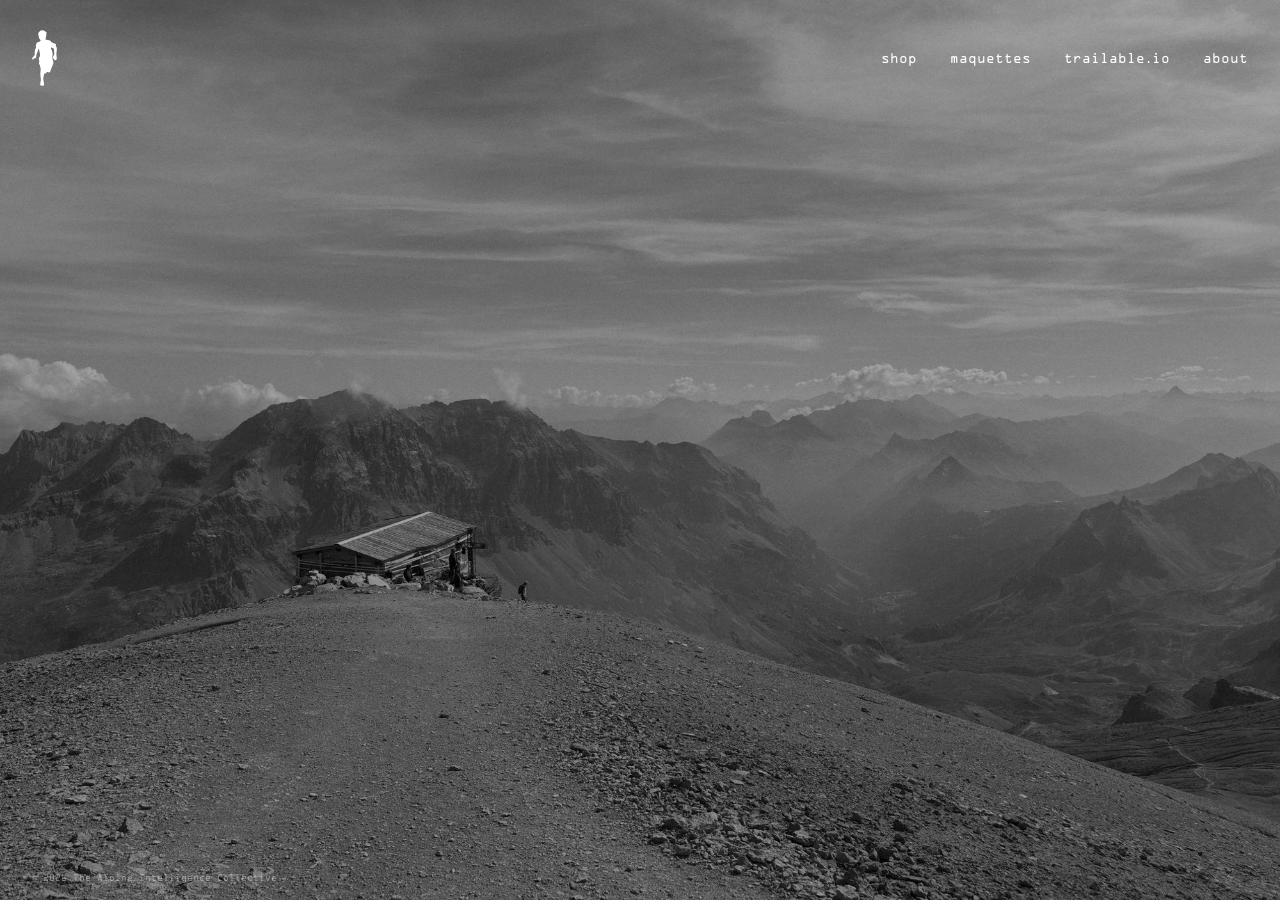
==== commit b1cdf666: "Rename header tabs, ask the maquettes password every visit, fit phones - Header reads maquettes and " ====
--- a/index.html
+++ b/index.html
@@ -17,8 +17,8 @@
   <a class="logo" href="#"><img src="assets/images/logo.svg" alt="The Alpine Intelligence Collective, home"><img src="assets/images/logo-purple.svg" alt=""></a>
   <nav class="nav">
     <a href="#shop">shop</a>
-    <a href="#maquette">maquette</a>
-    <a href="#game">game</a>
+    <a href="#maquette">maquettes</a>
+    <a href="#game">trailable.io</a>
     <a href="#about">about</a>
   </nav>
   <main>
@@ -31,8 +31,8 @@
       <div class="frame">
         <div class="stage"><p class="loading">shaping the maquette…</p></div>
         <form class="lobby gate" hidden>
-          <p class="title">maquette</p>
-          <p class="pitch">enter the password to open the maquette.</p>
+          <p class="title">maquettes</p>
+          <p class="pitch">enter the password to open the maquettes.</p>
           <div class="ask">
             <input class="answer" type="password" placeholder="password" autocomplete="off">
             <button class="send" type="submit">enter</button>
--- a/assets/css/style.css
+++ b/assets/css/style.css
@@ -19,6 +19,7 @@
   --logo-h: 56px;
   --tab-gap: 32px;
   --ch: 0.723em;
+  --stop: 0.602em;
   --speed: 0.35s;
   --ease: cubic-bezier(0.65, 0, 0.35, 1);
 }
@@ -119,6 +120,7 @@
   translate: 0 -50%;
   display: flex;
   gap: var(--tab-gap);
+  font-family: "Stops", "OCR-A", monospace;
   font-size: 12px;
   animation: appear var(--speed) var(--ease);
 }
@@ -143,16 +145,16 @@
 
 body:has(#maquette:target) {
   --x: calc(4 * var(--ch) + 1px + var(--tab-gap));
-  --w: calc(8 * var(--ch) + 1px);
+  --w: calc(9 * var(--ch) + 1px);
 }
 
 body:has(#game:target) {
-  --x: calc(12 * var(--ch) + 2px + 2 * var(--tab-gap));
-  --w: calc(4 * var(--ch) + 1px);
+  --x: calc(13 * var(--ch) + 2px + 2 * var(--tab-gap));
+  --w: calc(11 * var(--ch) + var(--stop) + 1px);
 }
 
 body:has(#about:target) {
-  --x: calc(16 * var(--ch) + 3px + 3 * var(--tab-gap));
+  --x: calc(24 * var(--ch) + var(--stop) + 3px + 3 * var(--tab-gap));
   --w: calc(5 * var(--ch) + 1px);
 }
 
@@ -230,6 +232,7 @@
 section {
   display: none;
   flex: 1;
+  min-width: 0;
   min-height: 0;
   flex-direction: column;
   align-items: center;
@@ -405,6 +408,10 @@
 #maquette,
 #game {
   gap: 8px;
+}
+
+#maquette .frame:has(.gate:not([hidden])) :is(.stage, .tune) {
+  visibility: hidden;
 }
 
 .stage {
@@ -1140,6 +1147,7 @@
 
 .credit {
   align-self: flex-end;
+  max-width: 100%;
   font-size: 8px;
   opacity: 0.4;
 }
@@ -1201,6 +1209,14 @@
     --tab-gap: 14px;
   }
 
+  .city {
+    font-size: 8px;
+  }
+
+  .lobby {
+    padding: 20px;
+  }
+
   .nav {
     font-size: 10px;
   }
